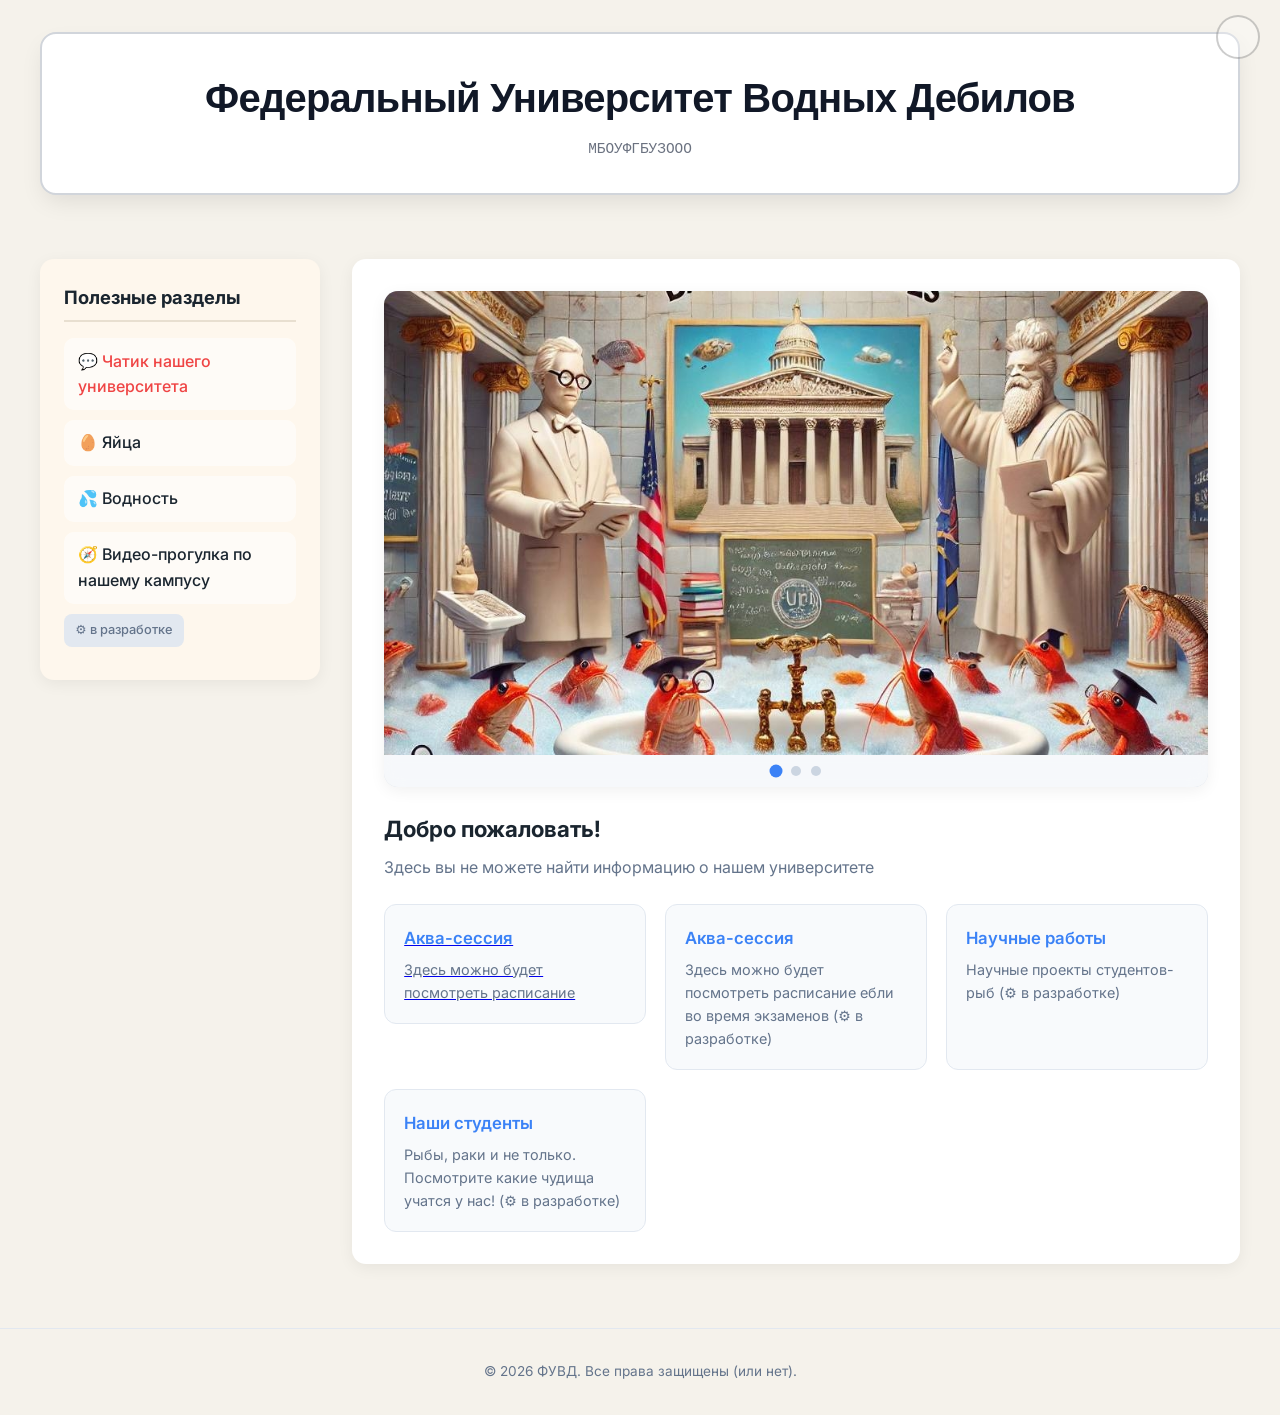
==== index.html @ 5b467751 "aqua_session_update" ====
<!DOCTYPE html>
<html lang="ru">
<head>
    <meta charset="UTF-8">
    <meta name="viewport" content="width=device-width, initial-scale=1.0">
    <title>ФУВД — Федеральный Университет Водных Дебилов</title>
    <link rel="stylesheet" href="stylefuvd.css">
    <link rel="preconnect" href="https://fonts.googleapis.com">
    <link href="https://fonts.googleapis.com/css2?family=Inter:wght@400;500;600;700&display=swap" rel="stylesheet">
</head>
<body>
    <header class="header">
        <div class="header__card">
            <button id="theme-toggle" class="theme-toggle" aria-label="Переключить тему"></button>
            <h1 class="header__title">Федеральный Университет Водных Дебилов</h1>
            <p class="header__subtitle">МБОУФГБУЗООО</p>
        </div>
    </header>
    <main class="main">
        <div class="main__container">
            <aside class="sidebar">
                <h2 class="sidebar__title">Полезные разделы</h2>
                <nav class="nav">
                    <ul class="nav__list">
                        <li class="nav__item">
                            <a href="https://t.me/trrrhachatrrrhaha" class="nav__link nav__link--accent" target="_blank">
                                💬 Чатик нашего университета
                            </a>
                        </li>
                        <li class="nav__item">
                            <a href="https://www.google.com/search?q=яйца" class="nav__link" target="_blank">
                                🥚 Яйца
                            </a>
                        </li>
                        <li class="nav__item">
                            <a href="https://ru.wikipedia.org/wiki/Водность?ysclid=moa94ci9w5839859308" class="nav__link" target="_blank">
                                💦 Водность
                            </a>
                        </li>
                        <li class="nav__item">
                            <a href="https://youtu.be/dQw4w9WgXcQ?si=Iok2hL27VivA2iOq" class="nav__link" target="_blank">
                                🧭 Видео-прогулка по нашему кампусу
                            </a>
                        </li>
                        <li class="nav__item">
                            <span class="nav__badge">⚙️ в разработке</span>
                        </li>
                    </ul>
                </nav>
            </aside>

            <section class="content">
                <div class="content__block">
                    <div class="slider">
                        <div class="slider__wrapper">
                            <img class="slider__slide slider__slide--active" src="imagifuvd/fuvd1.jpg" alt="Корпус ФУВД 1">
                            <img class="slider__slide" src="imagifuvd/fuvd2.jpg" alt="Учебный процесс ФУВД 2">
                            <img class="slider__slide" src="imagifuvd/fuvd3.jpg" alt="Студенты ФУВД 3">
                        </div>
                        <div class="slider__dots">
                            <button class="slider__dot slider__dot--active" data-slide="0" aria-label="Слайд 1"></button>
                            <button class="slider__dot" data-slide="1" aria-label="Слайд 2"></button>
                            <button class="slider__dot" data-slide="2" aria-label="Слайд 3"></button>
                        </div>
                    </div>

                    <h2 class="content__title">Добро пожаловать!</h2>
                    <p class="content__text">Здесь вы не можете найти информацию о нашем университете</p>
                    
                    <div class="cards">
                        <a href="shedule.html">
                            <article class="card">
                                <h3 class="card__title">Аква-сессия</h3>
                                <p class="card__text">Здесь можно будет посмотреть расписание</p>
                            </article>
                        </a>
                        <article class="card">
                            <h3 class="card__title">Аква-сессия</h3>
                            <p class="card__text">Здесь можно будет посмотреть расписание ебли во время экзаменов (⚙️ в разработке)</p>
                        </article>
                        <article class="card">
                            <h3 class="card__title">Научные работы</h3>
                            <p class="card__text">Научные проекты студентов-рыб (⚙️ в разработке)</p>
                        </article>
                        <a href="table.html" class="card-link" style="text-decoration: none; display: block;">
                            <article class="card">
                                <h3 class="card__title">Наши студенты</h3>
                                <p class="card__text">Рыбы, раки и не только. Посмотрите какие чудища учатся у нас! (⚙️ в разработке)</p>
                            </article>
                        </a>
                    </div>
                </div>
            </section>
        </div>
    </main>

    <footer class="footer">
        <p class="footer__text">© 2026 ФУВД. Все права защищены (или нет).</p>
    </footer>
    <script type="module" src="theme-config.js"></script>
    <script type="module" src="scriptfuvd.js"></script>
</body>
</html>
---- stylefuvd.css ----
:root {
    --color-bg: #f5f2eb;
    --color-primary: #1a252f;
    --color-secondary: #3b82f6;
    --color-accent: #ef4444;
    --color-text: #2d3436;
    --color-text-light: #64748b;
    --color-surface: #ffffff;
    --color-sidebar: #fef7ed;
    --radius: 14px;
    --shadow: 0 4px 16px rgba(0, 0, 0, 0.06);
    --shadow-hover: 0 8px 24px rgba(0, 0, 0, 0.12);
    --transition: all 0.25s cubic-bezier(0.4, 0, 0.2, 1);
    --font-main: 'Inter', system-ui, -apple-system, sans-serif;
    --font-mono: 'Courier New', monospace;
}

* { box-sizing: border-box; margin: 0; padding: 0; }

body {
    font-family: var(--font-main);
    background: var(--color-bg);
    color: var(--color-text);
    line-height: 1.6;
    min-height: 100vh;
}

.header {
    position: relative;
    display: flex;
    justify-content: center;
    padding: 2rem 1rem;
    background: transparent;
}

.header__card {
    background-color: #ffffff;
    border: 2px solid #d1d5db;
    border-radius: 16px;
    padding: 2rem 3rem;
    text-align: center;
    box-shadow: 0 10px 25px -5px rgba(0, 0, 0, 0.1);
    max-width: 1200px;
    width: 100%;
}

.header__title {
    font-family: 'Segoe UI', sans-serif;
    font-size: clamp(1.5rem, 4vw, 2.5rem);
    font-weight: 800;
    color: #111827;
    margin: 0 0 0.5rem 0;
    letter-spacing: -0.02em;
}

.header__subtitle {
    font-family: 'Courier New', monospace;
    font-size: 0.9rem;
    color: #6b7280;
    margin: 0;
    font-weight: 500;
}

.main { padding: 2rem; }

.main__container {
    max-width: 1200px;
    margin: 0 auto;
    display: grid;
    grid-template-columns: 280px 1fr;
    gap: 2rem;
}

@media (max-width: 768px) {
    .main__container { grid-template-columns: 1fr; }
    .main { padding: 1rem; }
}

.sidebar {
    background: var(--color-sidebar);
    padding: 1.5rem;
    border-radius: var(--radius);
    box-shadow: var(--shadow);
    height: fit-content;
}
.sidebar__title {
    font-size: 1.15rem;
    margin-bottom: 1rem;
    color: var(--color-primary);
    border-bottom: 2px solid #e8dfd0;
    padding-bottom: 0.5rem;
}
.nav__list { list-style: none; }
.nav__item { margin-bottom: 0.6rem; }
.nav__link {
    display: flex;
    align-items: center;
    gap: 0.5rem;
    padding: 0.65rem 0.85rem;
    text-decoration: none;
    color: var(--color-primary);
    background: rgba(255,255,255,0.6);
    border-radius: 10px;
    transition: var(--transition);
    font-weight: 500;
}
.nav__item:nth-child(1) .nav__link:hover {
    background: linear-gradient(135deg, #e0f2fe, #bae6fd);
    color: #0284c7;
    box-shadow: 0 0 14px rgba(2, 132, 199, 0.35);
    transform: translateX(5px);
}

.nav__item:nth-child(2) .nav__link:hover {
    background: linear-gradient(135deg, #fef3c7, #fde68a);
    color: #b45309;
    box-shadow: 0 0 14px rgba(180, 83, 9, 0.35);
    transform: translateX(5px);
}

.nav__item:nth-child(3) .nav__link:hover {
    background: linear-gradient(135deg, #9cbdf6, #726bf9);
    color: #f8f9fa;
    box-shadow: 0 0 8px rgba(100, 116, 139, 0.2);
    transform: translateX(5px);
}
.nav__item:nth-child(4) .nav__link:hover {
    background: linear-gradient(135deg, #9cf6b4, #52d228);
    color: #f8f9fa;
    box-shadow: 0 0 8px rgba(100, 116, 139, 0.2);
    transform: translateX(5px);
}
.nav__link:hover {
    background: #fff;
    transform: translateX(4px);
    box-shadow: 0 2px 8px rgba(0,0,0,0.05);
}
.nav__link--accent { color: var(--color-accent); }
.nav__badge {
    display: inline-block;
    background: #e2e8f0;
    color: #64748b;
    padding: 0.4rem 0.7rem;
    border-radius: 8px;
    font-size: 0.8rem;
    font-weight: 500;
}

.content {
    background: var(--color-surface);
    padding: 2rem;
    border-radius: var(--radius);
    box-shadow: var(--shadow);
}
.content__title {
    font-size: 1.4rem;
    margin-bottom: 0.5rem;
    color: var(--color-primary);
}
.content__text {
    color: var(--color-text-light);
    margin-bottom: 1.5rem;
    max-width: 65ch;
}

.cards {
    display: grid;
    grid-template-columns: repeat(auto-fit, minmax(220px, 1fr));
    gap: 1.2rem;
}
.card {
    background: #f8fafc;
    padding: 1.2rem;
    border-radius: 12px;
    border: 1px solid #e2e8f0;
    transition: var(--transition);
    cursor: default;
}
.card:hover {
    transform: translateY(-4px);
    box-shadow: var(--shadow-hover);
    border-color: #cbd5e1;
}
.card__title {
    font-size: 1.05rem;
    margin-bottom: 0.4rem;
    color: var(--color-secondary);
    font-weight: 600;
}
.card__text {
    font-size: 0.9rem;
    color: var(--color-text-light);
}

.footer {
    text-align: center;
    padding: 2rem 1rem;
    color: var(--color-text-light);
    font-size: 0.85rem;
    border-top: 1px solid #e2e8f0;
    margin-top: 2rem;
}

@keyframes fadeInUp {
    from { opacity: 0; transform: translateY(12px); }
    to { opacity: 1; transform: translateY(0); }
}
.content__block {
    animation: fadeInUp 0.5s ease-out both;
}

.slider {
    width: 100%;
    border-radius: var(--radius);
    overflow: hidden;
    box-shadow: var(--shadow);
    margin-bottom: 1.5rem;
    background: #e2e8f0; 
}
.slider__wrapper {
    position: relative;
    width: 100%;
    aspect-ratio: 16 / 9;
}
.slider__slide {
    position: absolute;
    top: 0; left: 0;
    width: 100%; height: 100%;
    object-fit: cover;
    opacity: 0;
    transition: opacity 0.8s ease-in-out;
}
.slider__slide--active {
    opacity: 1;
}
.slider__dots {
    display: flex;
    justify-content: center;
    gap: 0.6rem;
    padding: 0.7rem 0;
    background: rgba(255, 255, 255, 0.7);
    backdrop-filter: blur(4px);
}
.slider__dot {
    width: 10px; height: 10px;
    border-radius: 50%;
    border: none;
    background: #cbd5e1;
    cursor: pointer;
    transition: var(--transition);
    padding: 0;
}
.slider__dot--active,
.slider__dot:hover {
    background: var(--color-secondary);
    transform: scale(1.3);
}

.theme-toggle {
    position: fixed;
    top: 15px;
    right: 20px;
    background: rgba(255, 255, 255, 0.3);
    border: 2px solid rgba(0, 0, 0, 0.2);
    border-radius: 50%;
    width: 44px;
    height: 44px;
    cursor: pointer;
    transition: all 0.3s cubic-bezier(0.4, 0, 0.2, 1);
    display: flex;
    align-items: center;
    justify-content: center;
    padding: 0;
    z-index: 10;
}

.theme-toggle:hover {
    background: rgba(255, 255, 255, 0.8);
    transform: scale(1.08) rotate(12deg);
}

.toggle-icon {
    width: 22px;
    height: 22px;
    color: inherit;
    transition: opacity 0.3s ease, transform 0.3s ease;
}

.toggle-icon--sun { display: none; }
.toggle-icon--moon { display: block; }

body.dark-theme .toggle-icon--sun { display: block; }
body.dark-theme .toggle-icon--moon { display: none; }

body.dark-theme .theme-toggle {
    background: rgba(255, 255, 255, 0.1) !important;
    border-color: #555 !important;
    color: #ffffff !important;
}

body.dark-theme {
    background-color: #1e1e2e !important;
}

body.dark-theme .header__card {
    background-color: #2d2d3d !important;
    border-color: #4a4a6a !important;
    box-shadow: 0 10px 30px rgba(0, 0, 0, 0.4) !important;
}

body.dark-theme .header__title {
    color: #ffffff !important;
    text-shadow: 0 2px 4px rgba(0, 0, 0, 0.3) !important;
}

body.dark-theme .header__subtitle {
    color: #a0a0b0 !important;
}

body.dark-theme .sidebar {
    background-color: #2d2d3d !important;
    box-shadow: 0 4px 15px rgba(0, 0, 0, 0.3) !important;
}

body.dark-theme .sidebar__title {
    color: #ffffff !important;
    border-bottom-color: #4a4a6a !important;
}

body.dark-theme .nav__link {
    background: rgba(255, 255, 255, 0.05) !important;
    color: #e0e0e0 !important;
}

body.dark-theme .nav__link:hover {
    background: rgba(255, 255, 255, 0.15) !important;
    color: #ffffff !important;
}

body.dark-theme .nav__link--accent:hover {
    color: #ff6b6b !important;
}

body.dark-theme .nav__badge {
    background: #3d3d5c !important;
    color: #a0a0b0 !important;
}

body.dark-theme .content {
    background-color: #2d2d3d !important;
    box-shadow: 0 4px 15px rgba(0, 0, 0, 0.3) !important;
}

body.dark-theme .content__title {
    color: #ffffff !important;
}

body.dark-theme .content__text {
    color: #c0c0d0 !important;
}

body.dark-theme .card {
    background: #3d3d5c !important;
    border-color: #4a4a6a !important;
}

body.dark-theme .card__title {
    color: #74c0fc !important;
}

body.dark-theme .card__text {
    color: #b0b0c0 !important;
}

body.dark-theme .slider {
    box-shadow: 0 4px 15px rgba(0, 0, 0, 0.4) !important;
}

body.dark-theme .slider__dots {
    background: rgba(0, 0, 0, 0.3) !important;
}

body.dark-theme .slider__dot {
    background: #5a5a7a !important;
}

body.dark-theme .slider__dot--active,
body.dark-theme .slider__dot:hover {
    background: #4dabf7 !important;
}

body.dark-theme .theme-toggle {
    background: rgba(255, 255, 255, 0.1) !important;
    border-color: #666 !important;
    color: #fff !important;
}

body.dark-theme .footer {
    border-top-color: #4a4a6a !important;
    color: #808090 !important;
}
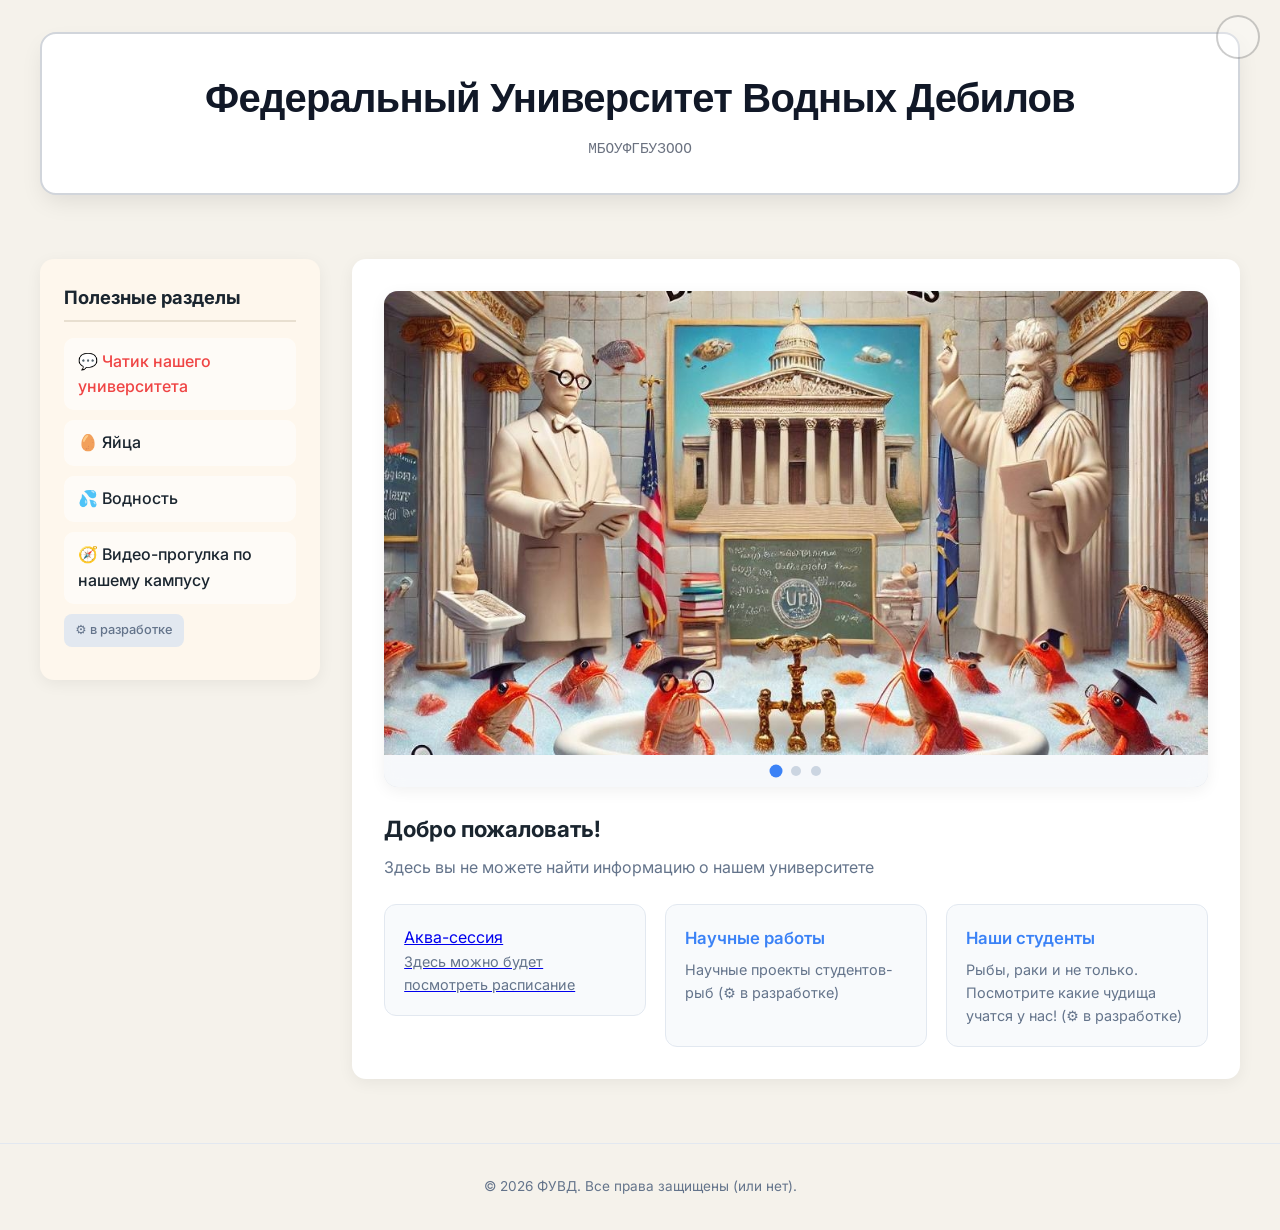
==== commit 3f1f9dc6: "Update index.html" ====
--- a/index.html
+++ b/index.html
@@ -69,15 +69,11 @@
                     
                     <div class="cards">
                         <a href="shedule.html">
-                            <article class="card">
+                            <article class="card",class="card-link" style="text-decoration: none; display: block;>
                                 <h3 class="card__title">Аква-сессия</h3>
                                 <p class="card__text">Здесь можно будет посмотреть расписание</p>
                             </article>
                         </a>
-                        <article class="card">
-                            <h3 class="card__title">Аква-сессия</h3>
-                            <p class="card__text">Здесь можно будет посмотреть расписание ебли во время экзаменов (⚙️ в разработке)</p>
-                        </article>
                         <article class="card">
                             <h3 class="card__title">Научные работы</h3>
                             <p class="card__text">Научные проекты студентов-рыб (⚙️ в разработке)</p>
@@ -100,4 +96,4 @@
     <script type="module" src="theme-config.js"></script>
     <script type="module" src="scriptfuvd.js"></script>
 </body>
-</html>+</html>
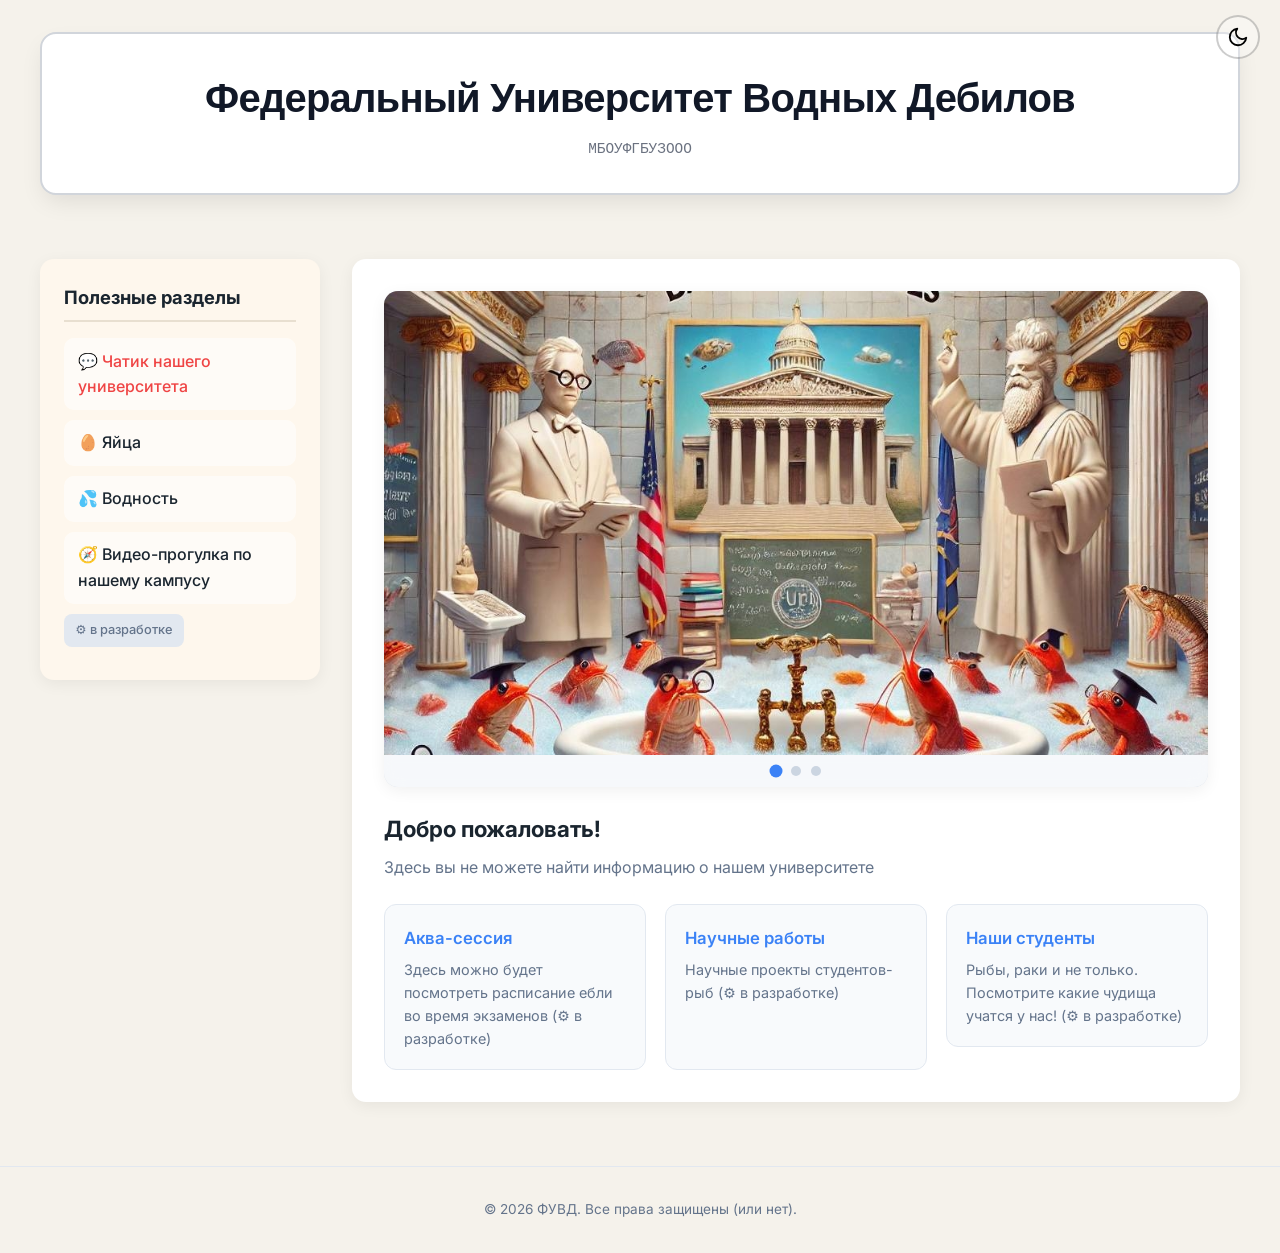
==== commit ef23516e: "fixed theme icon" ====
--- a/index.html
+++ b/index.html
@@ -68,12 +68,10 @@
                     <p class="content__text">Здесь вы не можете найти информацию о нашем университете</p>
                     
                     <div class="cards">
-                        <a href="shedule.html">
-                            <article class="card",class="card-link" style="text-decoration: none; display: block;>
-                                <h3 class="card__title">Аква-сессия</h3>
-                                <p class="card__text">Здесь можно будет посмотреть расписание</p>
-                            </article>
-                        </a>
+                        <article class="card">
+                            <h3 class="card__title">Аква-сессия</h3>
+                            <p class="card__text">Здесь можно будет посмотреть расписание ебли во время экзаменов (⚙️ в разработке)</p>
+                        </article>
                         <article class="card">
                             <h3 class="card__title">Научные работы</h3>
                             <p class="card__text">Научные проекты студентов-рыб (⚙️ в разработке)</p>
@@ -95,5 +93,6 @@
     </footer>
     <script type="module" src="theme-config.js"></script>
     <script type="module" src="scriptfuvd.js"></script>
+    <script type="module" src="icon-table.js"></script>
 </body>
-</html>
+</html>
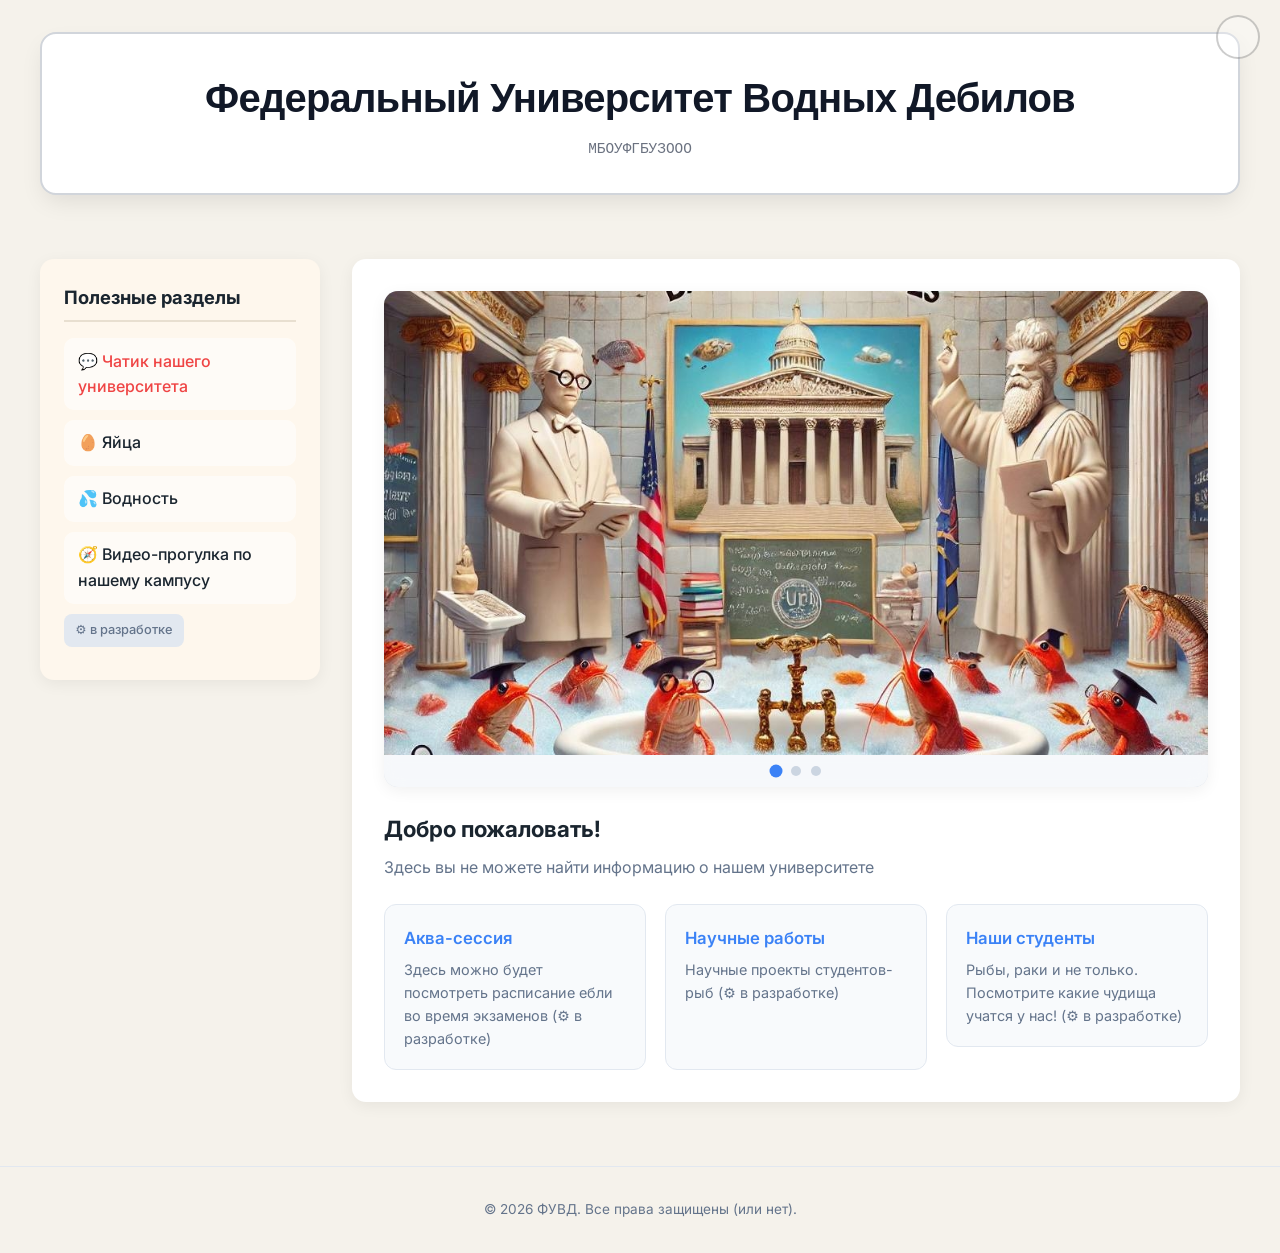
==== commit 9fb6323c: "Revert "fixed theme icon" This reverts commit ef23516e8047e4a188078c2ee36e658639958c3e." ====
--- a/index.html
+++ b/index.html
@@ -93,6 +93,5 @@
     </footer>
     <script type="module" src="theme-config.js"></script>
     <script type="module" src="scriptfuvd.js"></script>
-    <script type="module" src="icon-table.js"></script>
 </body>
 </html>
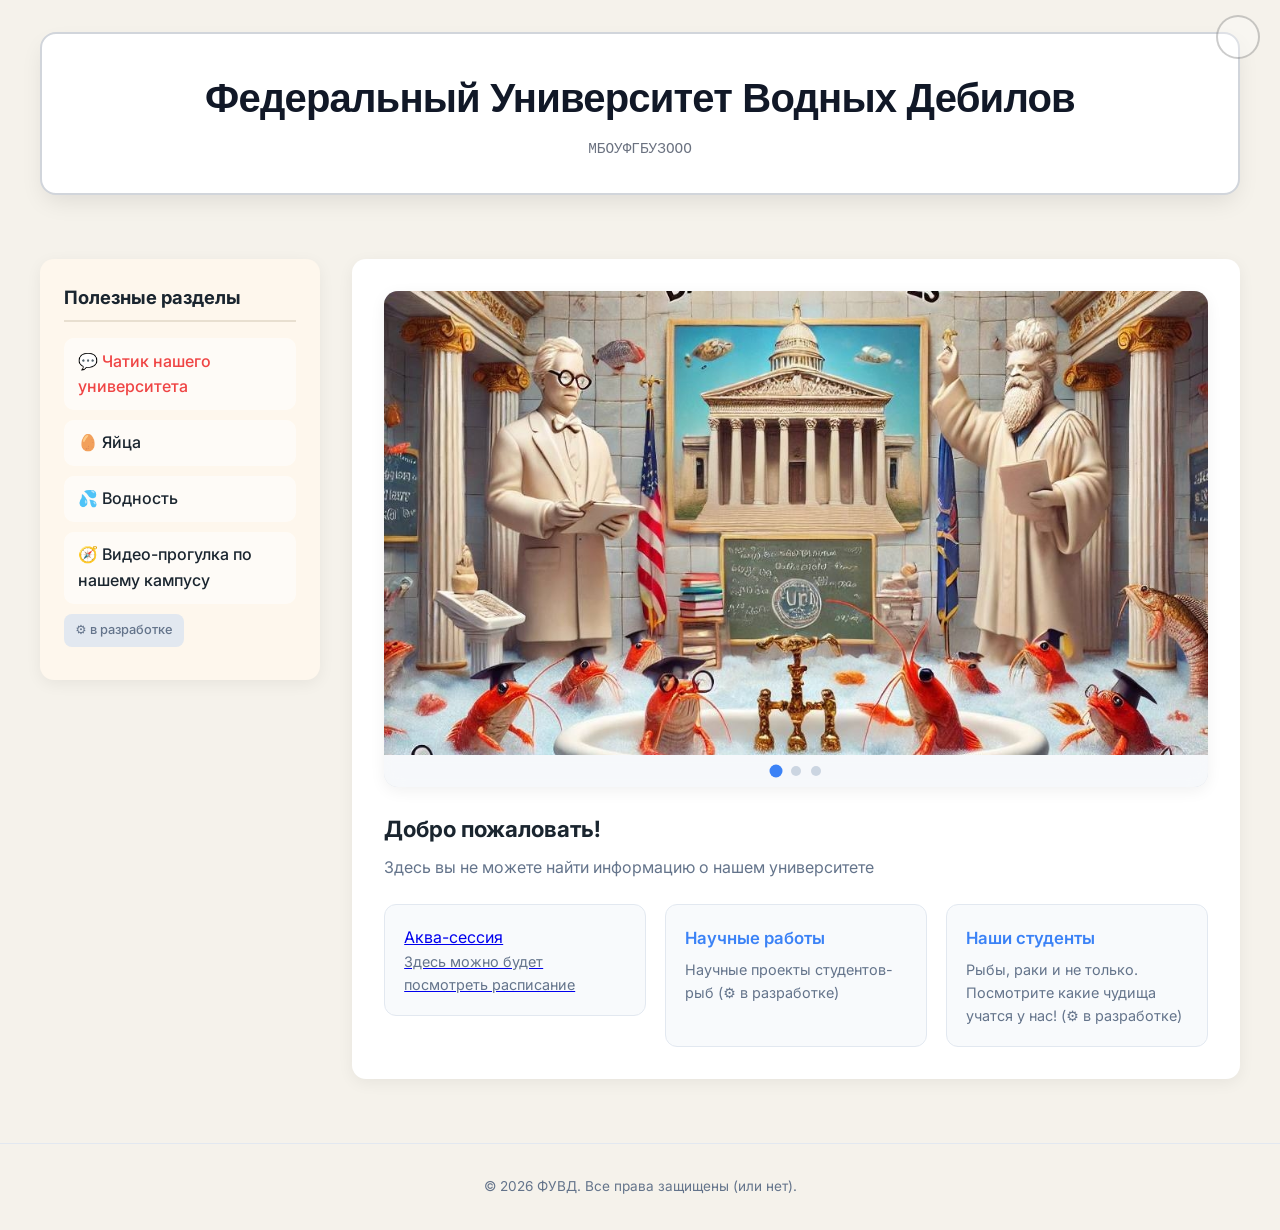
==== commit 3af0f21d: "Merge branch 'main' of https://github.com/chasse5d/fuvd" ====
--- a/index.html
+++ b/index.html
@@ -68,10 +68,12 @@
                     <p class="content__text">Здесь вы не можете найти информацию о нашем университете</p>
                     
                     <div class="cards">
-                        <article class="card">
-                            <h3 class="card__title">Аква-сессия</h3>
-                            <p class="card__text">Здесь можно будет посмотреть расписание ебли во время экзаменов (⚙️ в разработке)</p>
-                        </article>
+                        <a href="shedule.html">
+                            <article class="card",class="card-link" style="text-decoration: none; display: block;>
+                                <h3 class="card__title">Аква-сессия</h3>
+                                <p class="card__text">Здесь можно будет посмотреть расписание</p>
+                            </article>
+                        </a>
                         <article class="card">
                             <h3 class="card__title">Научные работы</h3>
                             <p class="card__text">Научные проекты студентов-рыб (⚙️ в разработке)</p>
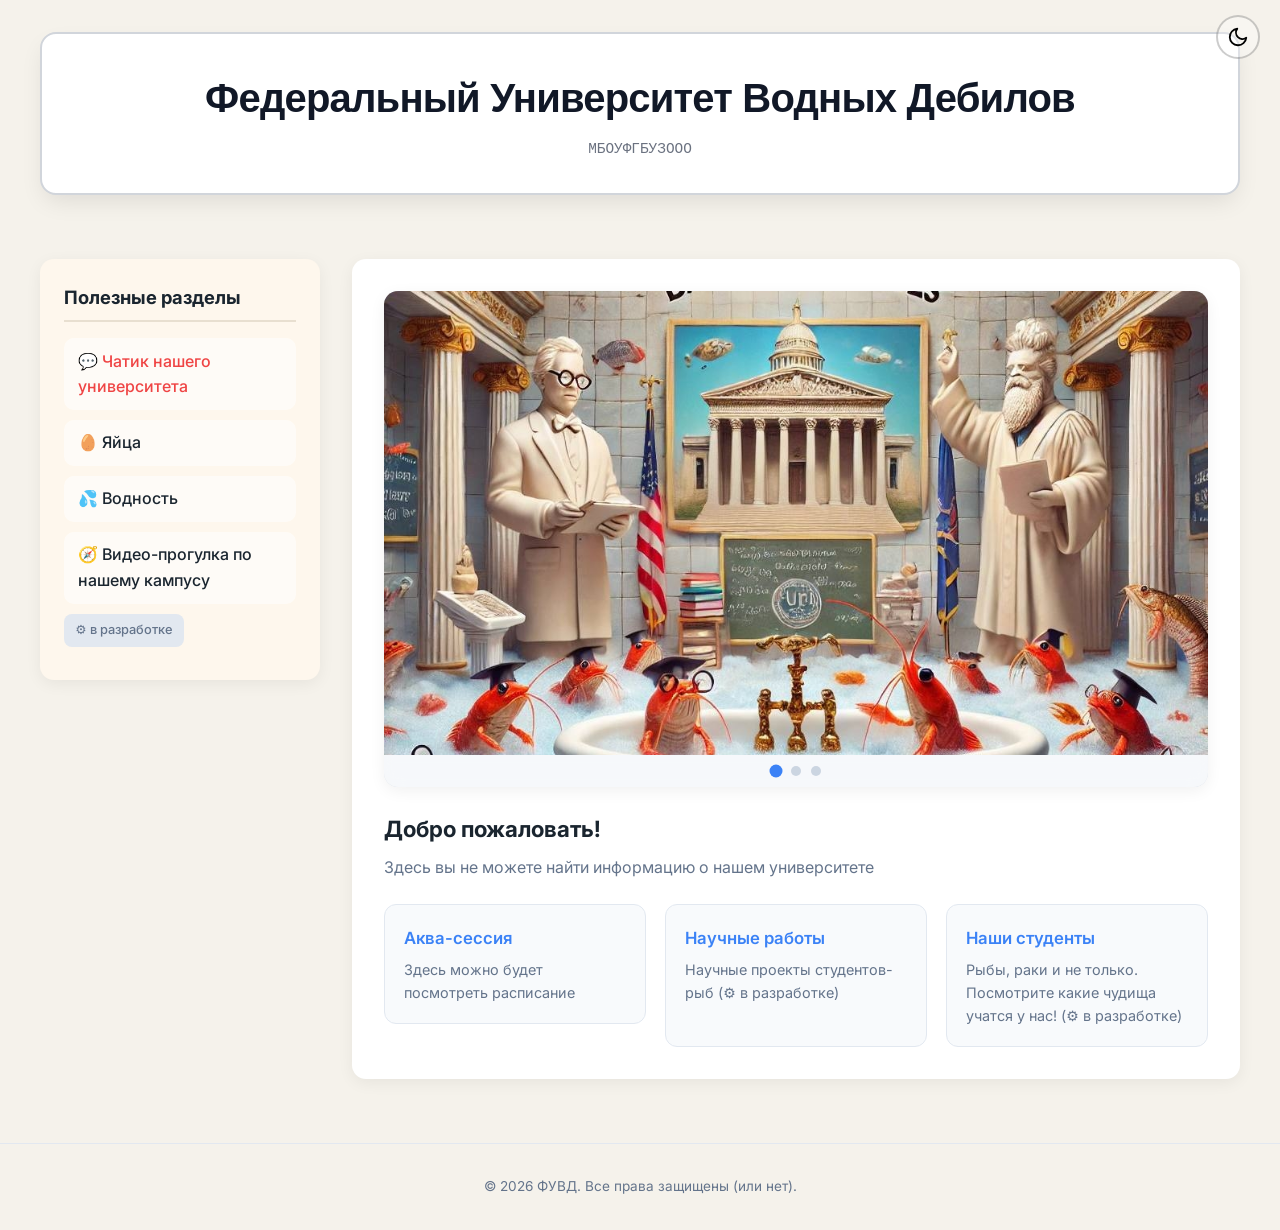
==== commit a5cf22b7: "updt fixed switch theme" ====
--- a/index.html
+++ b/index.html
@@ -9,13 +9,14 @@
     <link href="https://fonts.googleapis.com/css2?family=Inter:wght@400;500;600;700&display=swap" rel="stylesheet">
 </head>
 <body>
+    <button id="theme-toggle" class="theme-toggle" aria-label="Переключить тему"></button>
     <header class="header">
         <div class="header__card">
-            <button id="theme-toggle" class="theme-toggle" aria-label="Переключить тему"></button>
             <h1 class="header__title">Федеральный Университет Водных Дебилов</h1>
             <p class="header__subtitle">МБОУФГБУЗООО</p>
         </div>
     </header>
+
     <main class="main">
         <div class="main__container">
             <aside class="sidebar">
@@ -68,17 +69,19 @@
                     <p class="content__text">Здесь вы не можете найти информацию о нашем университете</p>
                     
                     <div class="cards">
-                        <a href="shedule.html">
-                            <article class="card",class="card-link" style="text-decoration: none; display: block;>
+                        <a href="shedule.html" class="card-link">
+                            <article class="card">
                                 <h3 class="card__title">Аква-сессия</h3>
                                 <p class="card__text">Здесь можно будет посмотреть расписание</p>
                             </article>
                         </a>
+                        
                         <article class="card">
                             <h3 class="card__title">Научные работы</h3>
                             <p class="card__text">Научные проекты студентов-рыб (⚙️ в разработке)</p>
                         </article>
-                        <a href="table.html" class="card-link" style="text-decoration: none; display: block;">
+                        
+                        <a href="table.html" class="card-link">
                             <article class="card">
                                 <h3 class="card__title">Наши студенты</h3>
                                 <p class="card__text">Рыбы, раки и не только. Посмотрите какие чудища учатся у нас! (⚙️ в разработке)</p>
@@ -93,7 +96,8 @@
     <footer class="footer">
         <p class="footer__text">© 2026 ФУВД. Все права защищены (или нет).</p>
     </footer>
-    <script type="module" src="theme-config.js"></script>
-    <script type="module" src="scriptfuvd.js"></script>
+
+    <script src="scriptfuvd.js"></script>
+    <script src="theme-config.js"></script>
 </body>
 </html>
--- a/stylefuvd.css
+++ b/stylefuvd.css
@@ -190,6 +190,15 @@
 .card__text {
     font-size: 0.9rem;
     color: var(--color-text-light);
+}
+
+.card-link {
+    text-decoration: none;
+    display: block;
+    color: inherit;
+}
+.card-link:hover .card {
+    transform: translateY(-6px);
 }
 
 .footer {
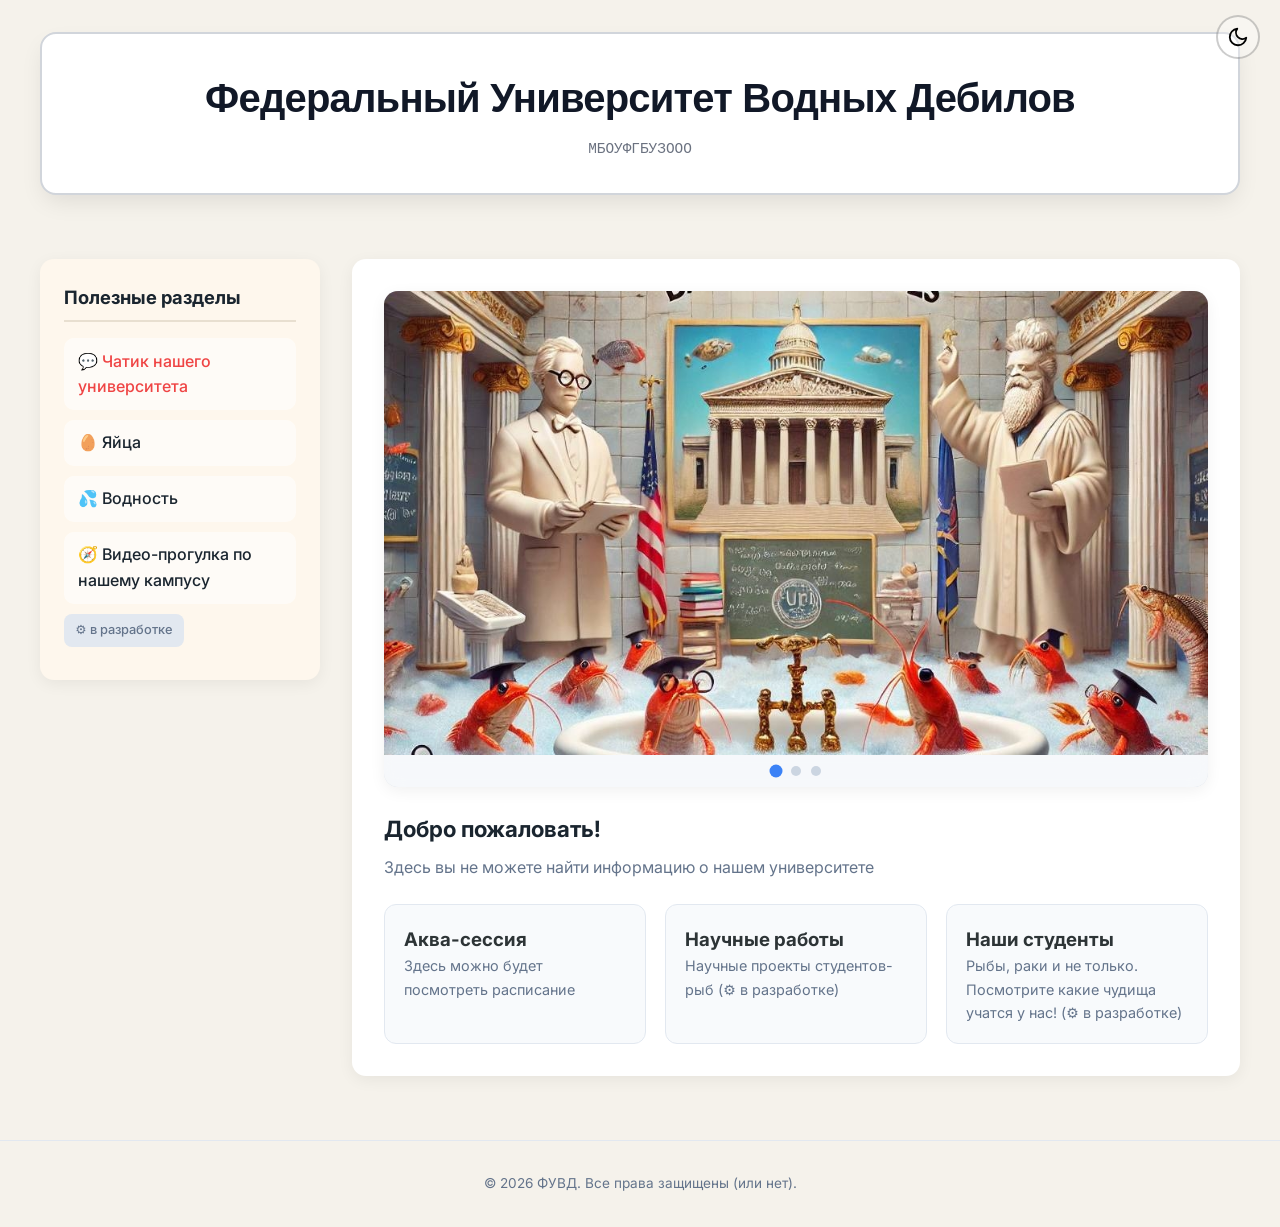
==== commit bf112b21: "updt shedule.html" ====
--- a/index.html
+++ b/index.html
@@ -3,7 +3,7 @@
 <head>
     <meta charset="UTF-8">
     <meta name="viewport" content="width=device-width, initial-scale=1.0">
-    <title>ФУВД — Федеральный Университет Водных Дебилов</title>
+    <title>ФУВД</title>
     <link rel="stylesheet" href="stylefuvd.css">
     <link rel="preconnect" href="https://fonts.googleapis.com">
     <link href="https://fonts.googleapis.com/css2?family=Inter:wght@400;500;600;700&display=swap" rel="stylesheet">
--- a/stylefuvd.css
+++ b/stylefuvd.css
@@ -167,7 +167,16 @@
     display: grid;
     grid-template-columns: repeat(auto-fit, minmax(220px, 1fr));
     gap: 1.2rem;
-}
+    align-items: stretch;
+}
+
+.card-link {
+    text-decoration: none;
+    color: inherit;
+    display: block;
+    height: 100%;
+}
+
 .card {
     background: #f8fafc;
     padding: 1.2rem;
@@ -175,30 +184,26 @@
     border: 1px solid #e2e8f0;
     transition: var(--transition);
     cursor: default;
-}
-.card:hover {
-    transform: translateY(-4px);
-    box-shadow: var(--shadow-hover);
-    border-color: #cbd5e1;
-}
-.card__title {
-    font-size: 1.05rem;
-    margin-bottom: 0.4rem;
-    color: var(--color-secondary);
-    font-weight: 600;
-}
+    height: 100%;
+    display: flex;
+    flex-direction: column;
+}
+
 .card__text {
     font-size: 0.9rem;
     color: var(--color-text-light);
-}
-
-.card-link {
-    text-decoration: none;
-    display: block;
-    color: inherit;
-}
+    flex-grow: 1;
+}
+
 .card-link:hover .card {
     transform: translateY(-6px);
+    box-shadow: var(--shadow-hover);
+    border-color: var(--color-secondary);
+}
+
+body.dark-theme .card {
+    background: #3d3d5c !important;
+    border-color: #4a4a6a !important;
 }
 
 .footer {
@@ -407,4 +412,130 @@
 body.dark-theme .footer {
     border-top-color: #4a4a6a !important;
     color: #808090 !important;
-}+}
+
+.schedule-container {
+    max-width: 1400px;
+    margin: 0 auto;
+    padding: 2rem;
+}
+.schedule-hero { margin-bottom: 1.5rem; }
+.schedule-hero h1 {
+    font-size: 1.9rem;
+    font-weight: 700;
+    background: linear-gradient(135deg, var(--color-secondary), #5b8cff);
+    background-clip: text;
+    -webkit-background-clip: text;
+    color: transparent;
+    letter-spacing: -0.3px;
+}
+.schedule-hero .sub {
+    color: var(--color-text-light);
+    font-size: 0.9rem;
+    margin-top: 0.25rem;
+    border-left: 3px solid var(--color-secondary);
+    padding-left: 0.75rem;
+}
+
+.schedule-table-wrapper {
+    border-radius: 16px;
+    overflow: hidden;
+    box-shadow: var(--shadow);
+    background: var(--color-surface);
+    scrollbar-width: thin;
+    scrollbar-color: var(--color-secondary) transparent;
+}
+
+.weekly-table {
+    width: 100%;
+    border-collapse: collapse;
+    min-width: 800px;
+    font-family: var(--font-main);
+}
+
+.weekly-table__head {
+    background: var(--color-primary);
+}
+.weekly-table__head .weekly-table__cell {
+    padding: 1.2rem 1rem;
+    font-weight: 700;
+    text-transform: uppercase;
+    font-size: 0.85rem;
+    letter-spacing: 1px;
+    text-align: center;
+    border: none;
+    color: #ffcc00;
+    border-right: 1px solid rgba(255,255,255,0.1);
+}
+.weekly-table__head .weekly-table__cell:last-child {
+    border-right: none;
+}
+
+.weekly-table__cell {
+    padding: 1.2rem 0.5rem;
+    text-align: center;
+    border: none;
+    font-size: 0.95rem;
+    transition: background 0.2s;
+    border-bottom: 1px solid #f1f5f9;
+    border-right: 1px solid #f1f5f9;
+}
+.weekly-table__cell:last-child { border-right: none; }
+
+.weekly-table__cell--time {
+    font-weight: 700;
+    color: var(--color-text);
+    background-color: #ffffff;
+    border-right: 1px solid #e2e8f0;
+    white-space: nowrap;
+    width: 140px;
+}
+
+.weekly-table__body tr:nth-child(even) .weekly-table__cell {
+    background-color: #f8fafc; 
+}
+.weekly-table__body tr:nth-child(even) .weekly-table__cell--time {
+    background-color: #ffffff;
+}
+
+.weekly-table__body tr:hover .weekly-table__cell {
+    background-color: rgba(59, 130, 246, 0.05);
+}
+
+.placeholder-cell {
+    font-weight: 500;
+    color: #94a3b8;
+    font-size: 0.9rem;
+}
+
+@media (max-width: 768px) {
+    .schedule-container { padding: 1rem; }
+    .schedule-hero h1 { font-size: 1.4rem; }
+    .weekly-table__head .weekly-table__cell { padding: 1rem 0.5rem; font-size: 0.7rem; }
+    .weekly-table__cell { padding: 1rem 0.2rem; font-size: 0.8rem; }
+}
+
+body.dark-theme .schedule-table-wrapper {
+    background: #2d2d3d !important;
+    box-shadow: 0 4px 15px rgba(0, 0, 0, 0.3) !important;
+}
+body.dark-theme .weekly-table__head {
+    background: #1e1e2a !important;
+}
+body.dark-theme .weekly-table__cell {
+    border-bottom-color: #3d3d5c !important;
+    border-right-color: #3d3d5c !important;
+    color: #e0e0e0 !important;
+}
+body.dark-theme .weekly-table__cell--time {
+    background-color: #2d2d3d !important;
+    color: #ffcc00 !important;
+    border-right-color: #3d3d5c !important;
+}
+body.dark-theme .weekly-table__body tr:nth-child(even) .weekly-table__cell {
+    background-color: #252535 !important;
+}
+body.dark-theme .weekly-table__body tr:nth-child(even) .weekly-table__cell--time {
+    background-color: #2d2d3d !important;
+}
+body.dark-theme .placeholder-cell { color: #64748b !important; }
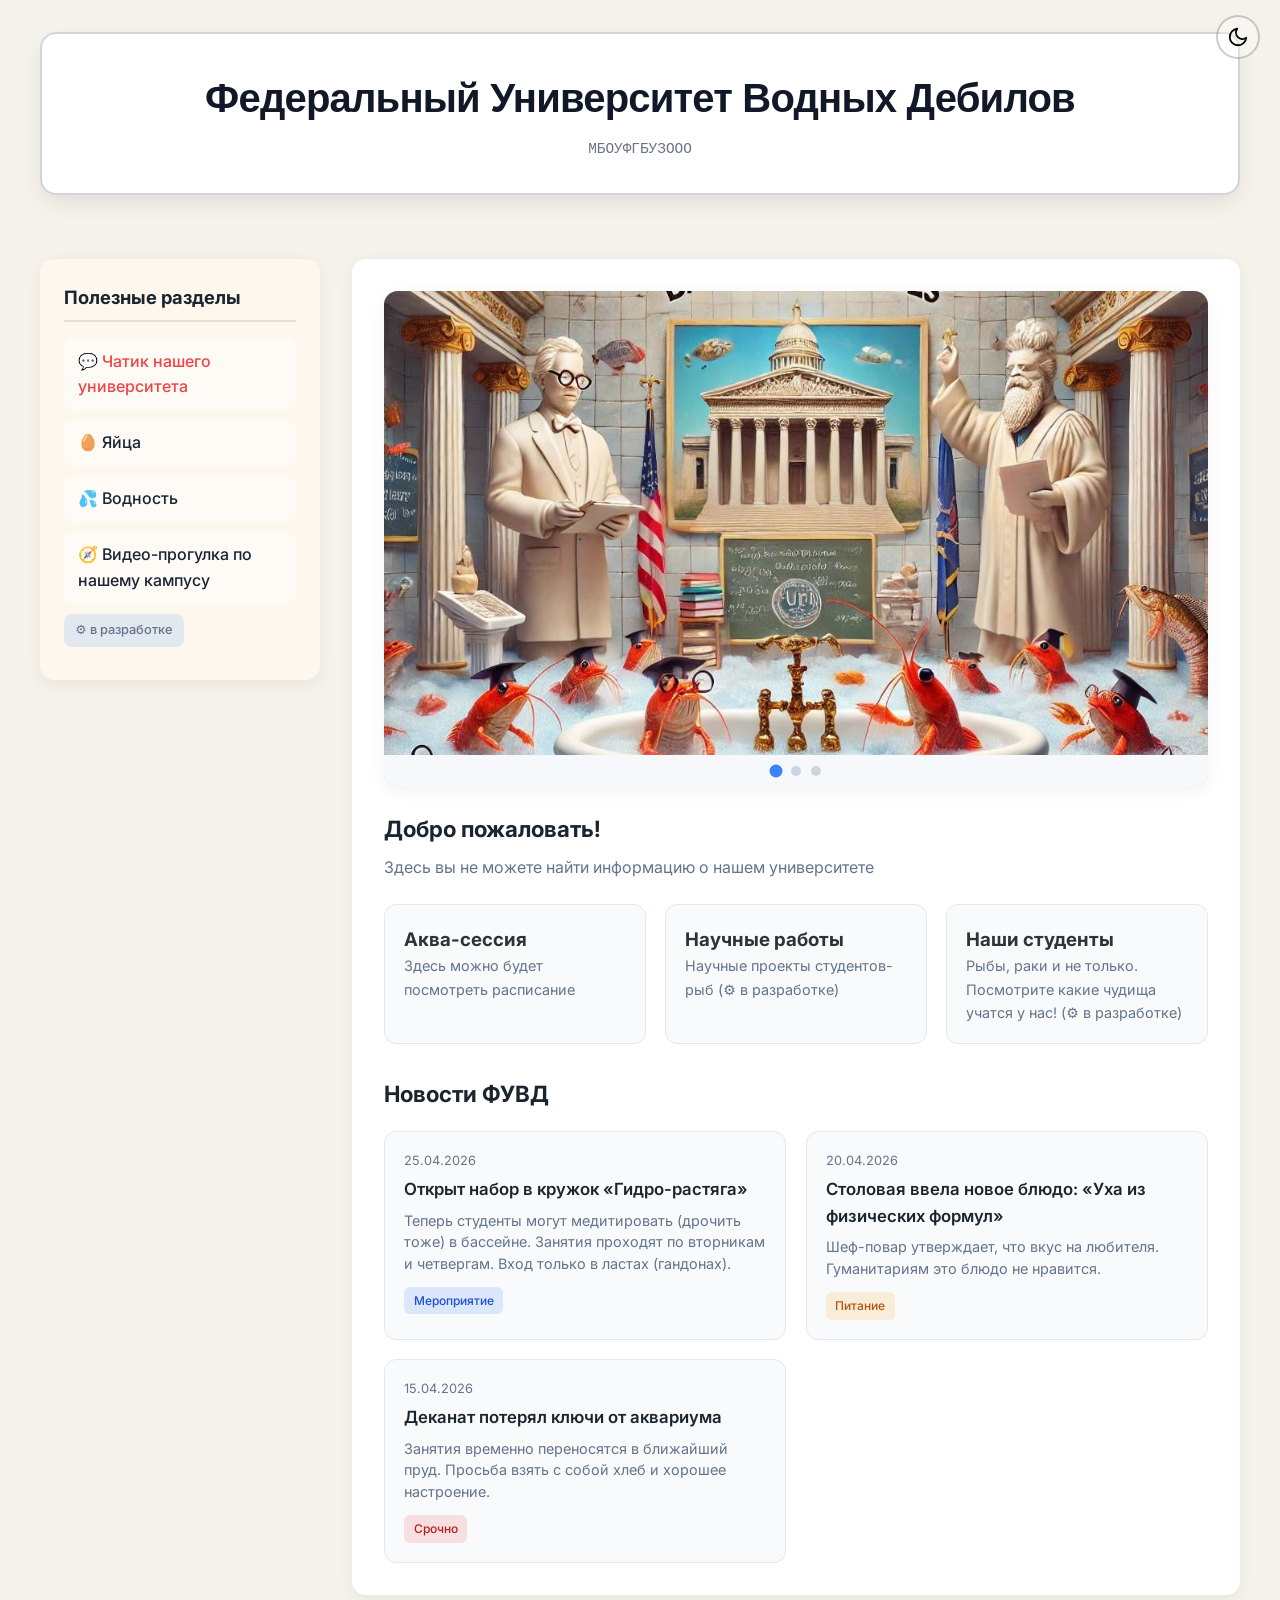
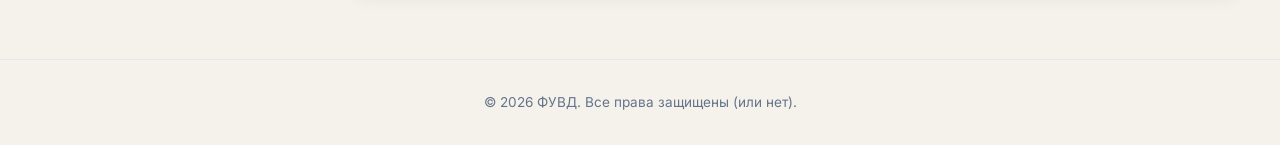
==== commit 44f4d48e: "updt added news" ====
--- a/index.html
+++ b/index.html
@@ -88,6 +88,32 @@
                             </article>
                         </a>
                     </div>
+
+                    <section class="news">
+                        <h2 class="news__title">Новости ФУВД</h2>
+                        <div class="news__list">
+                            <article class="news__card">
+                                <time class="news__date" datetime="2026-04-25">25.04.2026</time>
+                                <h3 class="news__heading">Открыт набор в кружок «Гидро-растяга»</h3>
+                                <p class="news__text">Теперь студенты могут медитировать (дрочить тоже) в бассейне. Занятия проходят по вторникам и четвергам. Вход только в ластах (гандонах).</p>
+                                <span class="news__tag news__tag--event">Мероприятие</span>
+                            </article>
+                            
+                            <article class="news__card">
+                                <time class="news__date" datetime="2026-04-20">20.04.2026</time>
+                                <h3 class="news__heading">Столовая ввела новое блюдо: «Уха из физических формул»</h3>
+                                <p class="news__text">Шеф-повар утверждает, что вкус на любителя. Гуманитариям это блюдо не нравится.</p>
+                                <span class="news__tag news__tag--food">Питание</span>
+                            </article>
+                            
+                            <article class="news__card">
+                                <time class="news__date" datetime="2026-04-15">15.04.2026</time>
+                                <h3 class="news__heading">Деканат потерял ключи от аквариума</h3>
+                                <p class="news__text">Занятия временно переносятся в ближайший пруд. Просьба взять с собой хлеб и хорошее настроение.</p>
+                                <span class="news__tag news__tag--urgent">Срочно</span>
+                            </article>
+                        </div>
+                    </section>
                 </div>
             </section>
         </div>
--- a/stylefuvd.css
+++ b/stylefuvd.css
@@ -415,9 +415,9 @@
 }
 
 .schedule-container {
-    max-width: 1400px;
+    max-width: 1000px;
     margin: 0 auto;
-    padding: 2rem;
+    padding: 1rem;
 }
 .schedule-hero { margin-bottom: 1.5rem; }
 .schedule-hero h1 {
@@ -439,28 +439,41 @@
 
 .schedule-table-wrapper {
     border-radius: 16px;
-    overflow: hidden;
+    overflow-x: auto;
+    overflow-y: hidden;
+    -webkit-overflow-scrolling: touch;
     box-shadow: var(--shadow);
     background: var(--color-surface);
     scrollbar-width: thin;
     scrollbar-color: var(--color-secondary) transparent;
 }
 
+.schedule-table-wrapper::-webkit-scrollbar {
+    height: 6px;
+}
+.schedule-table-wrapper::-webkit-scrollbar-track {
+    background: transparent;
+}
+.schedule-table-wrapper::-webkit-scrollbar-thumb {
+    background: var(--color-secondary);
+    border-radius: 10px;
+}
+
 .weekly-table {
     width: 100%;
     border-collapse: collapse;
-    min-width: 800px;
-    font-family: var(--font-main);
+    min-width: 700px;
+    font-size: 0.85rem;
 }
 
 .weekly-table__head {
     background: var(--color-primary);
 }
 .weekly-table__head .weekly-table__cell {
-    padding: 1.2rem 1rem;
+    padding: 0.8rem 0.6rem;
     font-weight: 700;
     text-transform: uppercase;
-    font-size: 0.85rem;
+    font-size: 0.75rem;
     letter-spacing: 1px;
     text-align: center;
     border: none;
@@ -472,10 +485,10 @@
 }
 
 .weekly-table__cell {
-    padding: 1.2rem 0.5rem;
+    padding: 0.7rem 0.4rem;
     text-align: center;
     border: none;
-    font-size: 0.95rem;
+    font-size: 0.85rem;
     transition: background 0.2s;
     border-bottom: 1px solid #f1f5f9;
     border-right: 1px solid #f1f5f9;
@@ -488,7 +501,9 @@
     background-color: #ffffff;
     border-right: 1px solid #e2e8f0;
     white-space: nowrap;
-    width: 140px;
+    width: 110px;
+    font-size: 0.8rem;
+    padding: 0.7rem 0.5rem;
 }
 
 .weekly-table__body tr:nth-child(even) .weekly-table__cell {
@@ -509,10 +524,12 @@
 }
 
 @media (max-width: 768px) {
-    .schedule-container { padding: 1rem; }
+    .schedule-container { padding: 0.5rem; }
     .schedule-hero h1 { font-size: 1.4rem; }
-    .weekly-table__head .weekly-table__cell { padding: 1rem 0.5rem; font-size: 0.7rem; }
-    .weekly-table__cell { padding: 1rem 0.2rem; font-size: 0.8rem; }
+    .weekly-table { font-size: 0.75rem; min-width: 600px;}
+    .weekly-table__head .weekly-table__cell { padding: 0.6rem 0.4rem; font-size: 0.65rem; }
+    .weekly-table__cell { padding: 0.6rem 0.3rem; font-size: 0.75rem; }
+    .weekly-table__cell--time { width: 90px; font-size: 0.7rem; }
 }
 
 body.dark-theme .schedule-table-wrapper {
@@ -538,4 +555,69 @@
 body.dark-theme .weekly-table__body tr:nth-child(even) .weekly-table__cell--time {
     background-color: #2d2d3d !important;
 }
-body.dark-theme .placeholder-cell { color: #64748b !important; }+body.dark-theme .placeholder-cell { color: #64748b !important; }
+
+.news { margin-top: 2rem; }
+.news__title {
+    font-size: 1.4rem;
+    margin-bottom: 1.2rem;
+    color: var(--color-primary);
+}
+.news__list {
+    display: grid;
+    grid-template-columns: repeat(auto-fit, minmax(280px, 1fr));
+    gap: 1.2rem;
+}
+.news__card {
+    background: #f8fafc;
+    padding: 1.2rem;
+    border-radius: 12px;
+    border: 1px solid #e2e8f0;
+    transition: var(--transition);
+    position: relative;
+}
+.news__card:hover {
+    transform: translateY(-4px);
+    box-shadow: var(--shadow-hover);
+    border-color: #cbd5e1;
+}
+.news__date {
+    font-size: 0.8rem;
+    color: var(--color-text-light);
+    margin-bottom: 0.3rem;
+    display: block;
+}
+.news__heading {
+    font-size: 1.05rem;
+    margin: 0 0 0.4rem 0;
+    color: var(--color-primary);
+    font-weight: 600;
+}
+.news__text {
+    font-size: 0.9rem;
+    color: var(--color-text-light);
+    margin-bottom: 0.8rem;
+    line-height: 1.5;
+}
+.news__tag {
+    display: inline-block;
+    padding: 0.25rem 0.6rem;
+    border-radius: 6px;
+    font-size: 0.75rem;
+    font-weight: 500;
+}
+.news__tag--event { background: rgba(59, 130, 246, 0.15); color: #1d4ed8; }
+.news__tag--food { background: rgba(245, 158, 11, 0.15); color: #b45309; }
+.news__tag--urgent { background: rgba(239, 68, 68, 0.15); color: #b91c1c; }
+
+body.dark-theme .news__title { color: #ffffff !important; }
+body.dark-theme .news__card {
+    background: #3d3d5c !important;
+    border-color: #4a4a6a !important;
+}
+body.dark-theme .news__heading { color: #e0e0e0 !important; }
+body.dark-theme .news__text { color: #b0b0c0 !important; }
+body.dark-theme .news__date { color: #808090 !important; }
+body.dark-theme .news__tag--event { background: rgba(77, 171, 247, 0.25); color: #93c5fd; }
+body.dark-theme .news__tag--food { background: rgba(245, 158, 11, 0.25); color: #fcd34d; }
+body.dark-theme .news__tag--urgent { background: rgba(239, 68, 68, 0.25); color: #f87171; }
